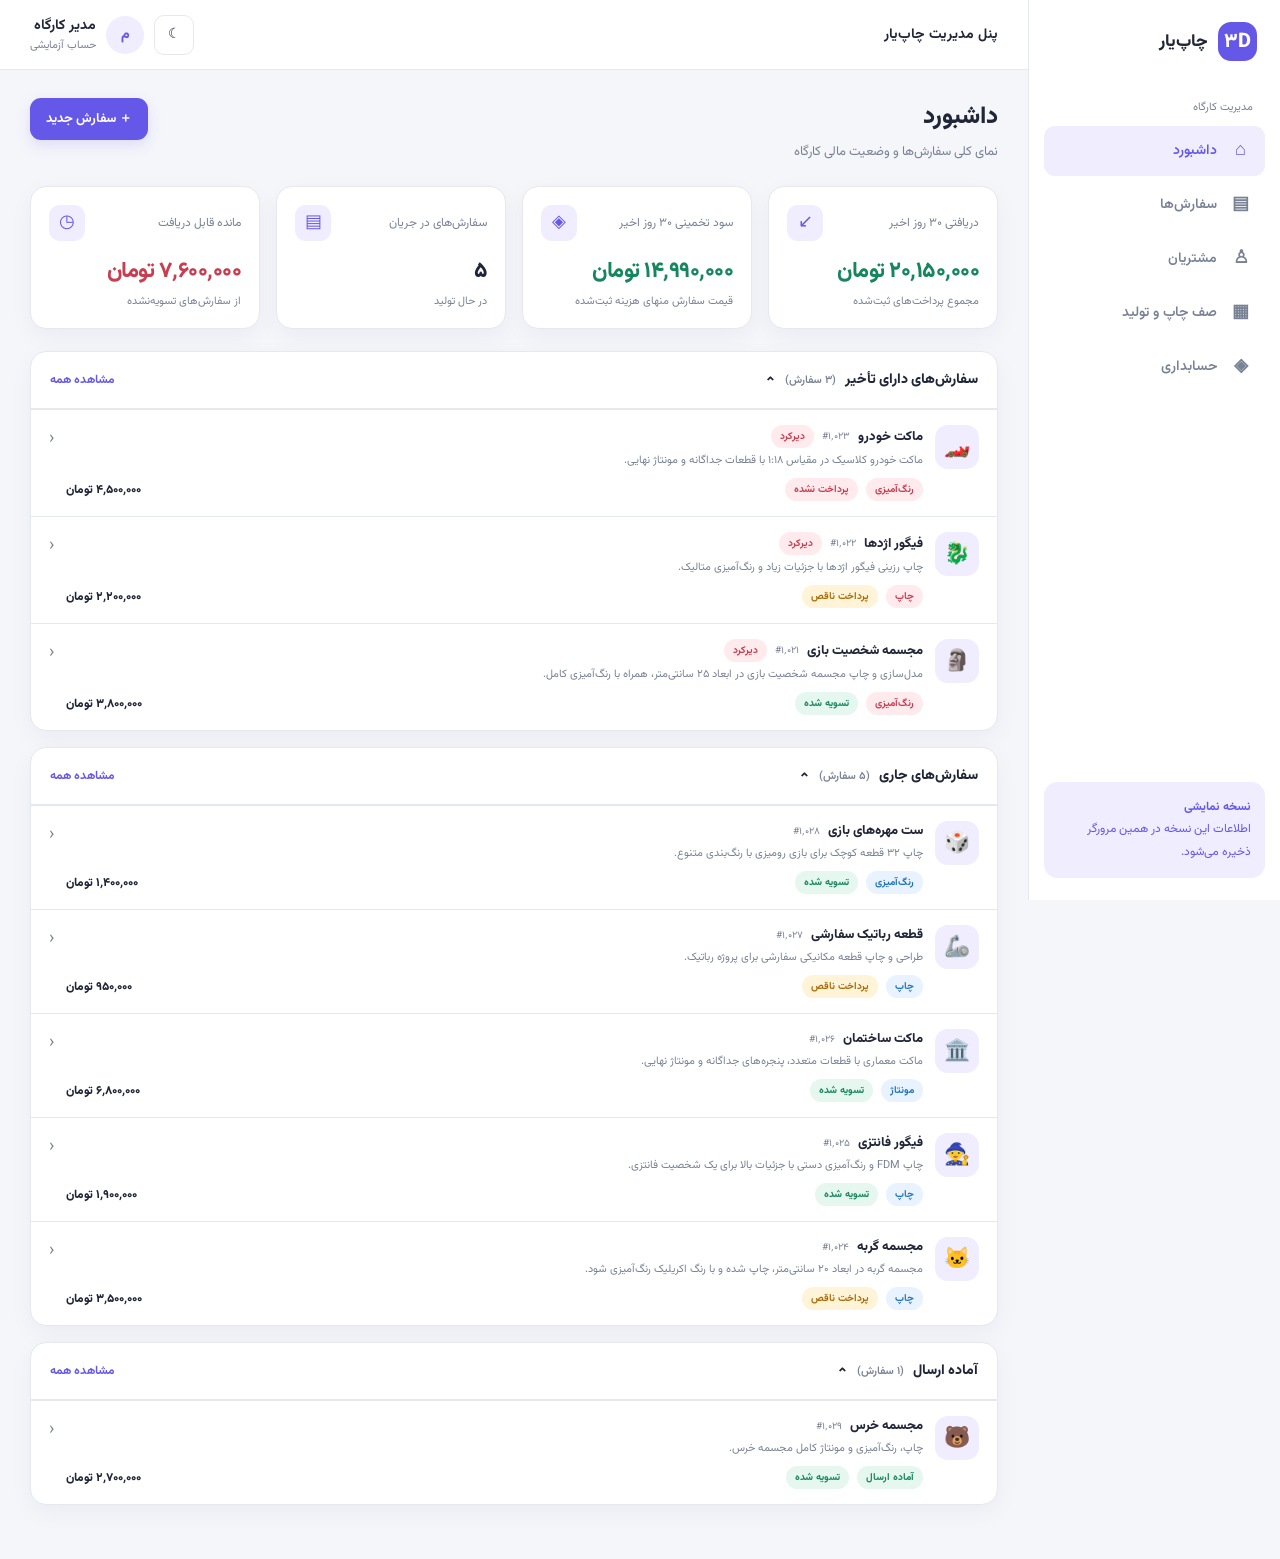
==== index.html @ de1195c4 "AAAA" ====
<!doctype html>
<html lang="fa" dir="rtl">
<head>
<meta charset="utf-8">
<meta name="viewport" content="width=device-width, initial-scale=1, viewport-fit=cover">
<meta name="theme-color" content="#6558e8">
<title>داشبورد چاپ‌یار</title>
<link rel="stylesheet" href="styles.css">
<script>try{document.documentElement.dataset.theme=localStorage.getItem('printyar-theme')||'light'}catch(e){}</script>
</head>
<body data-page="index">
<div id="app"><div style="padding:30px;font-family:Tahoma">در حال بارگذاری…</div></div>
<script src="app.js"></script>
</body>
</html>
---- styles.css ----
@import url('https://fonts.googleapis.com/css2?family=Vazirmatn:wght@400;500;600;700;800&display=swap');
:root{color-scheme:light;--bg:#f5f6fa;--panel:#fff;--ink:#202638;--muted:#788294;--line:#e5e8ef;--primary:#6558e8;--primary-soft:#efedff;--green:#16865e;--green-soft:#e5f7ef;--red:#c83e50;--red-soft:#ffebee;--amber:#a96c08;--amber-soft:#fff3d8;--blue:#2473b8;--blue-soft:#e8f3ff;--shadow:0 8px 24px rgba(25,32,60,.045)}
:root[data-theme="dark"]{color-scheme:dark;--bg:#11141c;--panel:#1b202b;--ink:#edf0f7;--muted:#a0a9ba;--line:#303747;--primary:#a49aff;--primary-soft:#302c4d;--green:#6dd7a9;--green-soft:#203c32;--red:#ff8794;--red-soft:#42252c;--amber:#f3c36d;--amber-soft:#403522;--blue:#84c4ff;--blue-soft:#20364b;--shadow:0 8px 24px rgba(0,0,0,.18)}
*{box-sizing:border-box}html{scroll-behavior:smooth}body{margin:0;background:var(--bg);color:var(--ink);font-family:Vazirmatn,Tahoma,sans-serif;font-size:14px;transition:background .2s,color .2s}button,input,select,textarea{font:inherit}button,a{cursor:pointer}a{color:inherit;text-decoration:none}button{color:inherit}.layout{min-height:100vh}.sidebar{width:252px;background:var(--panel);border-left:1px solid var(--line);padding:22px 15px;position:fixed;right:0;top:0;bottom:0;z-index:30;display:flex;flex-direction:column;transition:transform .2s}.brand{display:flex;align-items:center;gap:10px;padding:0 8px 24px;font-weight:800;font-size:17px}.brand-mark{height:39px;width:39px;border-radius:13px;background:var(--primary);color:#fff;display:grid;place-items:center;font-size:20px}.nav-label{color:var(--muted);font-size:11px;padding:14px 12px 8px}.nav-link{display:flex;align-items:center;gap:12px;padding:11px 13px;border-radius:11px;color:var(--muted);margin:2px 0;font-weight:600}.nav-link:hover,.nav-link.active{background:var(--primary-soft);color:var(--primary)}.nav-ico{width:23px;text-align:center;font-size:18px}.side-bottom{margin-top:auto;background:var(--primary-soft);border-radius:14px;padding:14px;color:var(--primary);font-size:12px;line-height:1.9}.main{margin-right:252px;min-width:0}.topbar{height:70px;background:var(--panel);border-bottom:1px solid var(--line);display:flex;align-items:center;justify-content:space-between;padding:0 30px;position:sticky;top:0;z-index:20}.top-actions{display:flex;align-items:center;gap:10px}.profile{display:flex;align-items:center;gap:10px}.avatar{width:38px;height:38px;border-radius:50%;display:grid;place-items:center;background:var(--primary-soft);color:var(--primary);font-weight:800}.profile small{display:block;color:var(--muted);font-size:11px}.icon-button,.mobile-menu{border:1px solid var(--line);background:var(--panel);border-radius:10px;width:40px;height:40px;display:grid;place-items:center}.mobile-menu{display:none}.content{max-width:1300px;margin:auto;padding:28px 30px 54px}.page-head{display:flex;justify-content:space-between;align-items:flex-start;gap:16px;margin-bottom:24px}.page-head h1{font-size:24px;margin:0 0 6px;font-weight:800}.page-head p{margin:0;color:var(--muted);font-size:13px}.btn{border:0;border-radius:11px;padding:11px 16px;display:inline-flex;align-items:center;justify-content:center;gap:8px;font-weight:700;font-size:13px;white-space:nowrap}.btn-primary{background:var(--primary);color:#fff;box-shadow:0 5px 14px #625cf02b}.btn-light{background:var(--panel);border:1px solid var(--line);color:var(--ink)}.btn-danger{background:var(--red-soft);color:var(--red)}.btn-small{padding:7px 10px;font-size:11px}.grid{display:grid;gap:16px}.stats{grid-template-columns:repeat(4,minmax(0,1fr));margin-bottom:22px}.card,.stat-card{background:var(--panel);border:1px solid var(--line);border-radius:16px;box-shadow:var(--shadow);min-width:0}.stat-card{padding:18px}.stat-top{display:flex;align-items:center;justify-content:space-between;color:var(--muted);font-size:12px;gap:8px}.stat-icon{width:36px;height:36px;border-radius:11px;background:var(--primary-soft);color:var(--primary);display:grid;place-items:center;font-size:18px;flex-shrink:0}.stat-value{font-size:22px;font-weight:800;margin:13px 0 4px;letter-spacing:-.5px;overflow-wrap:anywhere}.stat-foot{font-size:11px;color:var(--muted)}.positive{color:var(--green)}.negative{color:var(--red)}.two-col{grid-template-columns:minmax(0,1.25fr) minmax(290px,1fr)}.section-stack{display:grid;gap:16px}.card-head{display:flex;align-items:center;justify-content:space-between;padding:17px 19px;border-bottom:1px solid var(--line);gap:10px}.card-head h2{font-size:15px;margin:0}.card-head small{color:var(--muted)}.card-body{padding:17px 19px}.link{color:var(--primary);font-weight:700;font-size:12px}.badge{display:inline-flex;align-items:center;gap:5px;padding:4px 9px;border-radius:30px;font-size:10px;font-weight:700;white-space:nowrap}.badge.red{color:var(--red);background:var(--red-soft)}.badge.green{color:var(--green);background:var(--green-soft)}.badge.amber{color:var(--amber);background:var(--amber-soft)}.badge.blue{color:var(--blue);background:var(--blue-soft)}.badge.gray{color:var(--muted);background:var(--line)}.order-list{display:grid}.order-item{padding:15px 18px;border-bottom:1px solid var(--line);display:flex;gap:12px;align-items:flex-start;cursor:pointer;transition:background .15s}.order-item:last-child{border-bottom:0}.order-item:hover{background:var(--primary-soft)}.order-thumb{width:44px;height:44px;border-radius:13px;background:var(--primary-soft);display:grid;place-items:center;font-size:21px;flex-shrink:0}.order-main{min-width:0;flex:1}.order-title-line{display:flex;align-items:center;gap:8px;flex-wrap:wrap}.order-title{font-weight:800;font-size:13px}.order-desc{font-size:11px;color:var(--muted);margin-top:4px;overflow:hidden;text-overflow:ellipsis;white-space:nowrap;max-width:100%}.order-meta{display:flex;align-items:center;gap:8px;flex-wrap:wrap;margin-top:9px}.order-price{font-weight:800;font-size:12px;margin-right:auto;white-space:nowrap}.order-side{display:flex;align-items:center;gap:8px;flex-shrink:0}.arrow{color:var(--muted);font-size:18px}.list-toggle{border:0;background:transparent;display:flex;align-items:center;gap:9px;padding:0;text-align:right;font-weight:800}.list-toggle .count{font-size:11px;color:var(--muted);font-weight:600}.chevron{transition:transform .2s;display:inline-block}.list-toggle[aria-expanded="true"] .chevron{transform:rotate(180deg)}.list-content.collapsed{display:none}.list-content{border-top:1px solid var(--line)}.toolbar{display:flex;align-items:center;gap:10px;flex-wrap:wrap;margin-bottom:18px}.search{flex:1;min-width:180px}.search input{width:100%;border:1px solid var(--line);border-radius:11px;background:var(--panel);color:var(--ink);padding:11px 13px;outline:none}.toolbar select,.field input,.field select,.field textarea{border:1px solid var(--line);border-radius:10px;padding:10px 12px;background:var(--panel);color:var(--ink);outline:none;width:100%}.toolbar select{width:auto;min-width:140px}.progress{height:6px;background:var(--line);border-radius:20px;overflow:hidden;min-width:75px}.progress span{display:block;height:100%;border-radius:20px;background:var(--primary)}.quick-list{display:grid}.quick-item{display:flex;align-items:center;gap:12px;padding:13px 0;border-bottom:1px solid var(--line)}.quick-item:last-child{border-bottom:0}.thumb{width:42px;height:42px;border-radius:12px;background:var(--primary-soft);display:grid;place-items:center;font-size:20px;flex-shrink:0}.quick-info{flex:1;min-width:0}.quick-info strong{font-size:12px;display:block}.quick-info small{color:var(--muted);font-size:11px}.quick-side{text-align:left;font-size:11px;font-weight:700}.queue-row{display:grid;grid-template-columns:32px minmax(120px,1.5fr) minmax(90px,1fr) auto;align-items:center;gap:12px;padding:14px 18px;border-top:1px solid var(--line)}.queue-number{width:30px;height:30px;border-radius:9px;background:var(--primary-soft);color:var(--primary);display:grid;place-items:center;font-weight:800}.queue-name{font-weight:700}.queue-meta{color:var(--muted);font-size:11px}.customer-avatar{width:42px;height:42px;border-radius:13px;background:var(--blue-soft);color:var(--blue);display:grid;place-items:center;font-weight:800;flex-shrink:0}.customer-cell{display:flex;align-items:center;gap:10px}.customer-row{display:flex;align-items:center;gap:12px;padding:14px 18px;border-bottom:1px solid var(--line);cursor:pointer}.customer-row:last-child{border-bottom:0}.customer-row:hover{background:var(--primary-soft)}.customer-main{flex:1;min-width:0}.customer-main strong{display:block;font-size:13px}.customer-main small{color:var(--muted);font-size:11px}.detail-layout{grid-template-columns:minmax(0,1.5fr) minmax(280px,1fr)}.info-grid{display:grid;grid-template-columns:1fr 1fr;gap:12px}.info-box{padding:13px;background:var(--bg);border-radius:11px;min-width:0}.info-box small{display:block;color:var(--muted);font-size:11px;margin-bottom:4px}.info-box strong{font-size:13px;overflow-wrap:anywhere}.description{line-height:2;color:var(--muted)}.pipeline{display:grid;gap:0}.stage{display:flex;gap:12px;position:relative;padding-bottom:19px}.stage:not(:last-child):after{content:'';position:absolute;right:14px;top:30px;height:calc(100% - 18px);width:2px;background:var(--line)}.stage.done:after{background:var(--green)}.stage-dot{z-index:1;flex-shrink:0;width:30px;height:30px;border-radius:50%;background:var(--line);color:var(--muted);display:grid;place-items:center;font-size:12px}.stage.done .stage-dot{background:var(--green);color:#fff}.stage.current .stage-dot{background:var(--primary);color:#fff;box-shadow:0 0 0 4px var(--primary-soft)}.stage strong{font-size:12px}.stage small{display:block;color:var(--muted);font-size:11px;margin-top:3px;line-height:1.8}.stage.current small{color:var(--primary)}.field-grid{display:grid;grid-template-columns:1fr 1fr;gap:14px}.field{display:grid;gap:6px;min-width:0}.field label{font-size:12px;font-weight:700}.field.full{grid-column:1/-1}.field textarea{min-height:90px;resize:vertical}.form-actions{display:flex;gap:10px;justify-content:flex-start;margin-top:20px;flex-wrap:wrap}.money-row{display:flex;justify-content:space-between;gap:12px;padding:12px 0;border-bottom:1px solid var(--line);font-size:12px}.money-row:last-child{border:0}.money-row strong{font-size:13px}.money-total{background:var(--primary-soft);padding:16px;border-radius:12px;margin-top:12px;display:flex;justify-content:space-between;gap:12px;font-weight:800;color:var(--primary)}.chart{height:190px;display:flex;align-items:flex-end;gap:12px;padding:18px 4px 0;border-bottom:1px solid var(--line)}.bar-col{flex:1;height:100%;display:flex;flex-direction:column;justify-content:flex-end;align-items:center;gap:8px}.bar{width:min(34px,70%);background:var(--primary-soft);border-radius:7px 7px 2px 2px;min-height:8px}.bar.current{background:var(--primary)}.bar-label{font-size:10px;color:var(--muted)}.modal-backdrop{display:none;position:fixed;inset:0;background:#101522aa;z-index:100;align-items:flex-end;justify-content:center;padding:18px}.modal-backdrop.show{display:flex}.modal{width:min(650px,100%);max-height:92vh;overflow:auto;background:var(--panel);border:1px solid var(--line);border-radius:18px;box-shadow:0 25px 70px #10132833}.modal-head{display:flex;justify-content:space-between;align-items:center;gap:12px;padding:18px 20px;border-bottom:1px solid var(--line);position:sticky;top:0;background:var(--panel);z-index:2}.modal-head h2{margin:0;font-size:16px}.modal-content{padding:20px}.close-modal{border:0;background:var(--bg);border-radius:9px;width:36px;height:36px;font-size:20px}.toast{position:fixed;bottom:24px;left:24px;background:var(--ink);color:var(--panel);padding:12px 18px;border-radius:12px;box-shadow:var(--shadow);z-index:200;display:none;max-width:calc(100vw - 32px)}.toast.show{display:block}.empty{text-align:center;padding:28px 15px;color:var(--muted);font-size:12px}.muted{color:var(--muted)}.mobile-overlay{display:none}
@media(min-width:761px){.modal-backdrop{align-items:center}}
@media(max-width:1100px){.stats{grid-template-columns:repeat(2,minmax(0,1fr))}.two-col,.detail-layout{grid-template-columns:1fr}.content{padding:24px 20px 40px}}
@media(max-width:760px){.sidebar{transform:translateX(110%);width:270px;box-shadow:0 0 0 100vmax #14192a66}.sidebar.open{transform:translateX(0)}.main{margin-right:0}.topbar{padding:0 13px;height:62px}.mobile-menu{display:grid}.profile .profile-text{display:none}.content{padding:19px 12px 34px}.page-head h1{font-size:21px}.page-head{align-items:center;margin-bottom:18px}.stats{gap:10px}.stat-card{padding:13px}.stat-value{font-size:18px}.stat-top{font-size:11px}.card-head,.card-body{padding:14px}.order-item{padding:13px 12px;gap:9px}.order-thumb{width:38px;height:38px;font-size:18px}.order-title{font-size:12px}.order-desc{max-width:calc(100vw - 100px)}.order-meta{gap:6px}.order-price{font-size:11px}.queue-row{grid-template-columns:30px 1fr auto;gap:9px}.queue-hide{display:none}.field-grid{grid-template-columns:1fr}.field.full{grid-column:auto}.info-grid{grid-template-columns:1fr 1fr}.modal-backdrop{padding:0;align-items:flex-end}.modal{border-radius:20px 20px 0 0;max-height:94dvh;width:100%;border-bottom:0}.modal-content{padding:16px}.modal-head{padding:15px 16px}.side-bottom{display:none}.toolbar select{flex:1;min-width:120px}.toolbar .search{min-width:100%}.page-head .btn{padding:10px 12px;font-size:12px}}
@media(max-width:390px){.stats{grid-template-columns:1fr 1fr}.stat-value{font-size:16px}.stat-top{font-size:10px}.info-grid{grid-template-columns:1fr}.page-head .btn{padding:9px;font-size:11px}.order-meta .badge{font-size:9px;padding:4px 7px}.top-actions{gap:6px}}
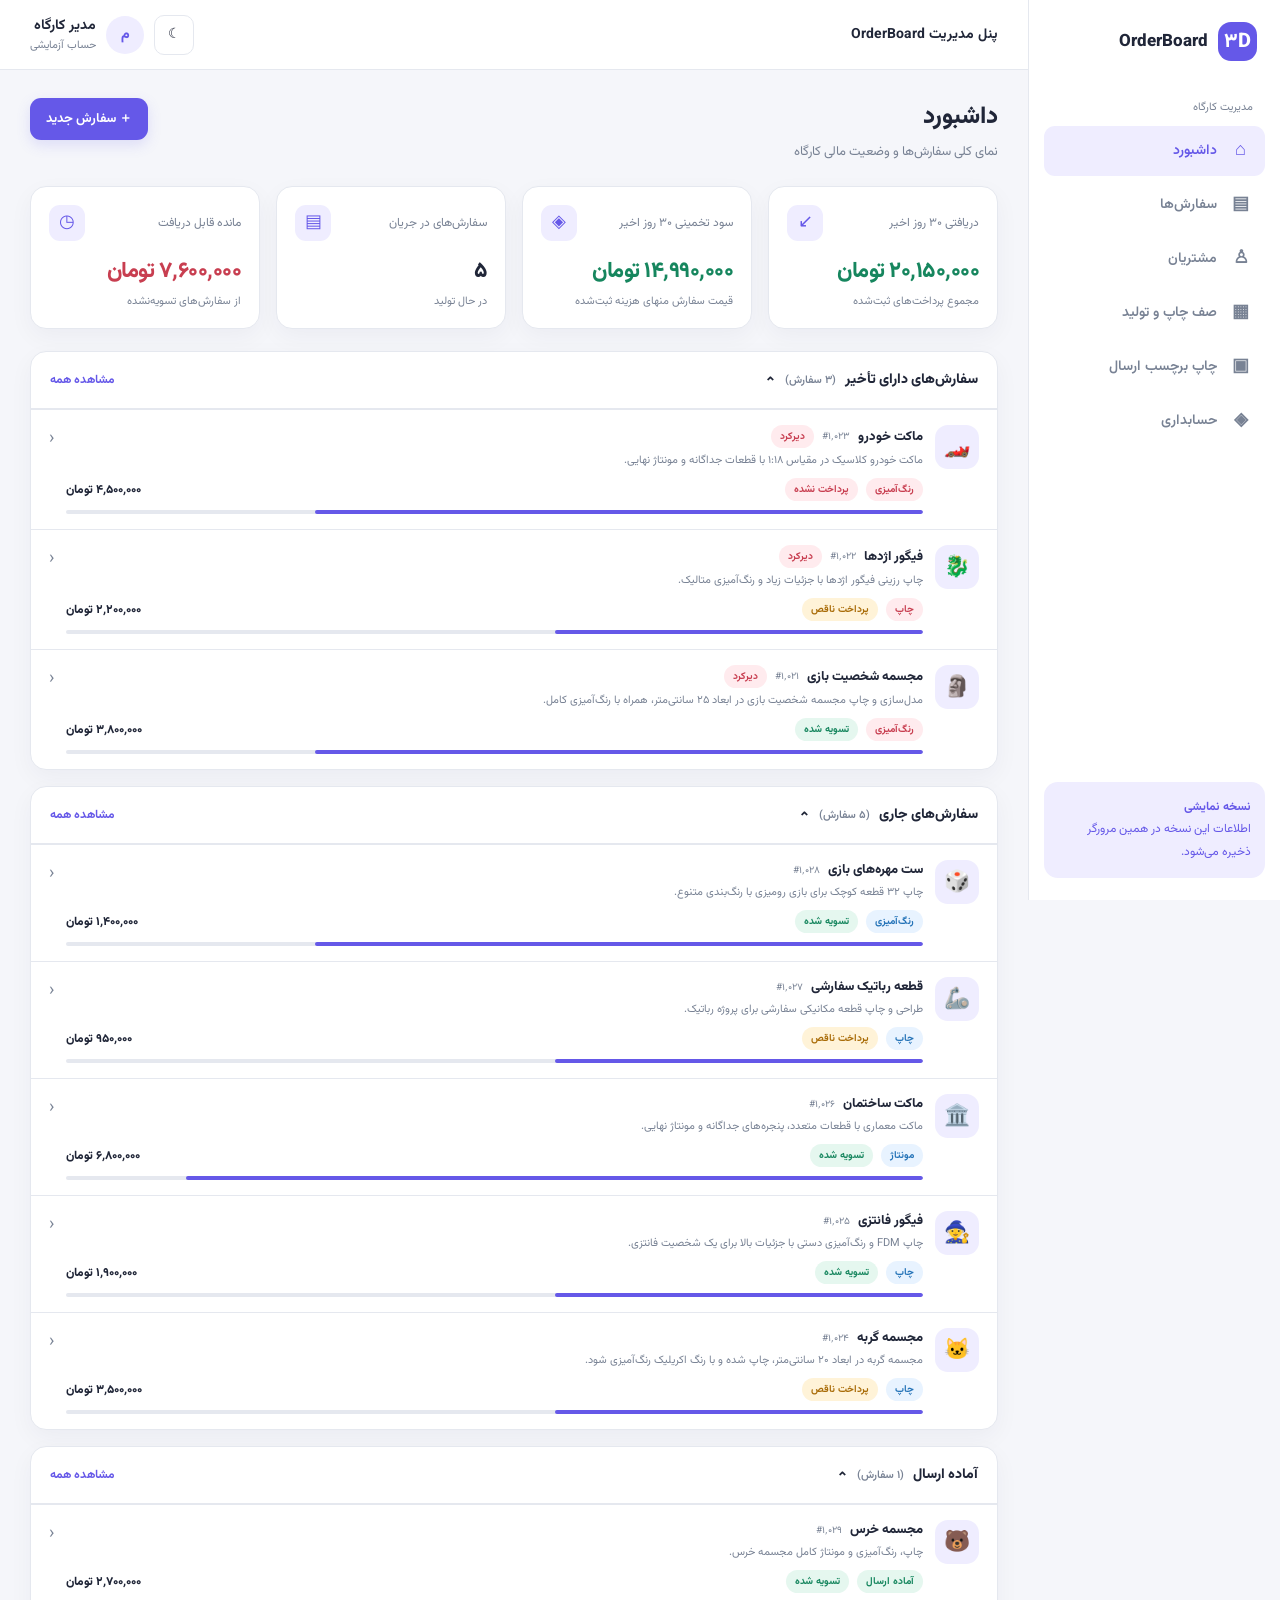
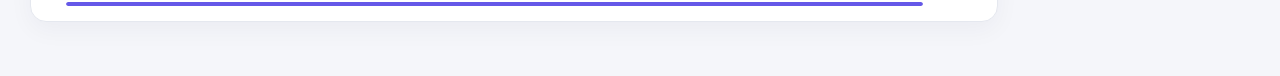
==== commit da70fd68: "bagh baghoo" ====
--- a/index.html
+++ b/index.html
@@ -4,7 +4,7 @@
 <meta charset="utf-8">
 <meta name="viewport" content="width=device-width, initial-scale=1, viewport-fit=cover">
 <meta name="theme-color" content="#6558e8">
-<title>داشبورد چاپ‌یار</title>
+<title>داشبورد OrderBoard</title>
 <link rel="stylesheet" href="styles.css">
 <script>try{document.documentElement.dataset.theme=localStorage.getItem('printyar-theme')||'light'}catch(e){}</script>
 </head>
--- a/styles.css
+++ b/styles.css
@@ -4,5 +4,65 @@
 *{box-sizing:border-box}html{scroll-behavior:smooth}body{margin:0;background:var(--bg);color:var(--ink);font-family:Vazirmatn,Tahoma,sans-serif;font-size:14px;transition:background .2s,color .2s}button,input,select,textarea{font:inherit}button,a{cursor:pointer}a{color:inherit;text-decoration:none}button{color:inherit}.layout{min-height:100vh}.sidebar{width:252px;background:var(--panel);border-left:1px solid var(--line);padding:22px 15px;position:fixed;right:0;top:0;bottom:0;z-index:30;display:flex;flex-direction:column;transition:transform .2s}.brand{display:flex;align-items:center;gap:10px;padding:0 8px 24px;font-weight:800;font-size:17px}.brand-mark{height:39px;width:39px;border-radius:13px;background:var(--primary);color:#fff;display:grid;place-items:center;font-size:20px}.nav-label{color:var(--muted);font-size:11px;padding:14px 12px 8px}.nav-link{display:flex;align-items:center;gap:12px;padding:11px 13px;border-radius:11px;color:var(--muted);margin:2px 0;font-weight:600}.nav-link:hover,.nav-link.active{background:var(--primary-soft);color:var(--primary)}.nav-ico{width:23px;text-align:center;font-size:18px}.side-bottom{margin-top:auto;background:var(--primary-soft);border-radius:14px;padding:14px;color:var(--primary);font-size:12px;line-height:1.9}.main{margin-right:252px;min-width:0}.topbar{height:70px;background:var(--panel);border-bottom:1px solid var(--line);display:flex;align-items:center;justify-content:space-between;padding:0 30px;position:sticky;top:0;z-index:20}.top-actions{display:flex;align-items:center;gap:10px}.profile{display:flex;align-items:center;gap:10px}.avatar{width:38px;height:38px;border-radius:50%;display:grid;place-items:center;background:var(--primary-soft);color:var(--primary);font-weight:800}.profile small{display:block;color:var(--muted);font-size:11px}.icon-button,.mobile-menu{border:1px solid var(--line);background:var(--panel);border-radius:10px;width:40px;height:40px;display:grid;place-items:center}.mobile-menu{display:none}.content{max-width:1300px;margin:auto;padding:28px 30px 54px}.page-head{display:flex;justify-content:space-between;align-items:flex-start;gap:16px;margin-bottom:24px}.page-head h1{font-size:24px;margin:0 0 6px;font-weight:800}.page-head p{margin:0;color:var(--muted);font-size:13px}.btn{border:0;border-radius:11px;padding:11px 16px;display:inline-flex;align-items:center;justify-content:center;gap:8px;font-weight:700;font-size:13px;white-space:nowrap}.btn-primary{background:var(--primary);color:#fff;box-shadow:0 5px 14px #625cf02b}.btn-light{background:var(--panel);border:1px solid var(--line);color:var(--ink)}.btn-danger{background:var(--red-soft);color:var(--red)}.btn-small{padding:7px 10px;font-size:11px}.grid{display:grid;gap:16px}.stats{grid-template-columns:repeat(4,minmax(0,1fr));margin-bottom:22px}.card,.stat-card{background:var(--panel);border:1px solid var(--line);border-radius:16px;box-shadow:var(--shadow);min-width:0}.stat-card{padding:18px}.stat-top{display:flex;align-items:center;justify-content:space-between;color:var(--muted);font-size:12px;gap:8px}.stat-icon{width:36px;height:36px;border-radius:11px;background:var(--primary-soft);color:var(--primary);display:grid;place-items:center;font-size:18px;flex-shrink:0}.stat-value{font-size:22px;font-weight:800;margin:13px 0 4px;letter-spacing:-.5px;overflow-wrap:anywhere}.stat-foot{font-size:11px;color:var(--muted)}.positive{color:var(--green)}.negative{color:var(--red)}.two-col{grid-template-columns:minmax(0,1.25fr) minmax(290px,1fr)}.section-stack{display:grid;gap:16px}.card-head{display:flex;align-items:center;justify-content:space-between;padding:17px 19px;border-bottom:1px solid var(--line);gap:10px}.card-head h2{font-size:15px;margin:0}.card-head small{color:var(--muted)}.card-body{padding:17px 19px}.link{color:var(--primary);font-weight:700;font-size:12px}.badge{display:inline-flex;align-items:center;gap:5px;padding:4px 9px;border-radius:30px;font-size:10px;font-weight:700;white-space:nowrap}.badge.red{color:var(--red);background:var(--red-soft)}.badge.green{color:var(--green);background:var(--green-soft)}.badge.amber{color:var(--amber);background:var(--amber-soft)}.badge.blue{color:var(--blue);background:var(--blue-soft)}.badge.gray{color:var(--muted);background:var(--line)}.order-list{display:grid}.order-item{padding:15px 18px;border-bottom:1px solid var(--line);display:flex;gap:12px;align-items:flex-start;cursor:pointer;transition:background .15s}.order-item:last-child{border-bottom:0}.order-item:hover{background:var(--primary-soft)}.order-thumb{width:44px;height:44px;border-radius:13px;background:var(--primary-soft);display:grid;place-items:center;font-size:21px;flex-shrink:0}.order-main{min-width:0;flex:1}.order-title-line{display:flex;align-items:center;gap:8px;flex-wrap:wrap}.order-title{font-weight:800;font-size:13px}.order-desc{font-size:11px;color:var(--muted);margin-top:4px;overflow:hidden;text-overflow:ellipsis;white-space:nowrap;max-width:100%}.order-meta{display:flex;align-items:center;gap:8px;flex-wrap:wrap;margin-top:9px}.order-price{font-weight:800;font-size:12px;margin-right:auto;white-space:nowrap}.order-side{display:flex;align-items:center;gap:8px;flex-shrink:0}.arrow{color:var(--muted);font-size:18px}.list-toggle{border:0;background:transparent;display:flex;align-items:center;gap:9px;padding:0;text-align:right;font-weight:800}.list-toggle .count{font-size:11px;color:var(--muted);font-weight:600}.chevron{transition:transform .2s;display:inline-block}.list-toggle[aria-expanded="true"] .chevron{transform:rotate(180deg)}.list-content.collapsed{display:none}.list-content{border-top:1px solid var(--line)}.toolbar{display:flex;align-items:center;gap:10px;flex-wrap:wrap;margin-bottom:18px}.search{flex:1;min-width:180px}.search input{width:100%;border:1px solid var(--line);border-radius:11px;background:var(--panel);color:var(--ink);padding:11px 13px;outline:none}.toolbar select,.field input,.field select,.field textarea{border:1px solid var(--line);border-radius:10px;padding:10px 12px;background:var(--panel);color:var(--ink);outline:none;width:100%}.toolbar select{width:auto;min-width:140px}.progress{height:6px;background:var(--line);border-radius:20px;overflow:hidden;min-width:75px}.progress span{display:block;height:100%;border-radius:20px;background:var(--primary)}.quick-list{display:grid}.quick-item{display:flex;align-items:center;gap:12px;padding:13px 0;border-bottom:1px solid var(--line)}.quick-item:last-child{border-bottom:0}.thumb{width:42px;height:42px;border-radius:12px;background:var(--primary-soft);display:grid;place-items:center;font-size:20px;flex-shrink:0}.quick-info{flex:1;min-width:0}.quick-info strong{font-size:12px;display:block}.quick-info small{color:var(--muted);font-size:11px}.quick-side{text-align:left;font-size:11px;font-weight:700}.queue-row{display:grid;grid-template-columns:32px minmax(120px,1.5fr) minmax(90px,1fr) auto;align-items:center;gap:12px;padding:14px 18px;border-top:1px solid var(--line)}.queue-number{width:30px;height:30px;border-radius:9px;background:var(--primary-soft);color:var(--primary);display:grid;place-items:center;font-weight:800}.queue-name{font-weight:700}.queue-meta{color:var(--muted);font-size:11px}.customer-avatar{width:42px;height:42px;border-radius:13px;background:var(--blue-soft);color:var(--blue);display:grid;place-items:center;font-weight:800;flex-shrink:0}.customer-cell{display:flex;align-items:center;gap:10px}.customer-row{display:flex;align-items:center;gap:12px;padding:14px 18px;border-bottom:1px solid var(--line);cursor:pointer}.customer-row:last-child{border-bottom:0}.customer-row:hover{background:var(--primary-soft)}.customer-main{flex:1;min-width:0}.customer-main strong{display:block;font-size:13px}.customer-main small{color:var(--muted);font-size:11px}.detail-layout{grid-template-columns:minmax(0,1.5fr) minmax(280px,1fr)}.info-grid{display:grid;grid-template-columns:1fr 1fr;gap:12px}.info-box{padding:13px;background:var(--bg);border-radius:11px;min-width:0}.info-box small{display:block;color:var(--muted);font-size:11px;margin-bottom:4px}.info-box strong{font-size:13px;overflow-wrap:anywhere}.description{line-height:2;color:var(--muted)}.pipeline{display:grid;gap:0}.stage{display:flex;gap:12px;position:relative;padding-bottom:19px}.stage:not(:last-child):after{content:'';position:absolute;right:14px;top:30px;height:calc(100% - 18px);width:2px;background:var(--line)}.stage.done:after{background:var(--green)}.stage-dot{z-index:1;flex-shrink:0;width:30px;height:30px;border-radius:50%;background:var(--line);color:var(--muted);display:grid;place-items:center;font-size:12px}.stage.done .stage-dot{background:var(--green);color:#fff}.stage.current .stage-dot{background:var(--primary);color:#fff;box-shadow:0 0 0 4px var(--primary-soft)}.stage strong{font-size:12px}.stage small{display:block;color:var(--muted);font-size:11px;margin-top:3px;line-height:1.8}.stage.current small{color:var(--primary)}.field-grid{display:grid;grid-template-columns:1fr 1fr;gap:14px}.field{display:grid;gap:6px;min-width:0}.field label{font-size:12px;font-weight:700}.field.full{grid-column:1/-1}.field textarea{min-height:90px;resize:vertical}.form-actions{display:flex;gap:10px;justify-content:flex-start;margin-top:20px;flex-wrap:wrap}.money-row{display:flex;justify-content:space-between;gap:12px;padding:12px 0;border-bottom:1px solid var(--line);font-size:12px}.money-row:last-child{border:0}.money-row strong{font-size:13px}.money-total{background:var(--primary-soft);padding:16px;border-radius:12px;margin-top:12px;display:flex;justify-content:space-between;gap:12px;font-weight:800;color:var(--primary)}.chart{height:190px;display:flex;align-items:flex-end;gap:12px;padding:18px 4px 0;border-bottom:1px solid var(--line)}.bar-col{flex:1;height:100%;display:flex;flex-direction:column;justify-content:flex-end;align-items:center;gap:8px}.bar{width:min(34px,70%);background:var(--primary-soft);border-radius:7px 7px 2px 2px;min-height:8px}.bar.current{background:var(--primary)}.bar-label{font-size:10px;color:var(--muted)}.modal-backdrop{display:none;position:fixed;inset:0;background:#101522aa;z-index:100;align-items:flex-end;justify-content:center;padding:18px}.modal-backdrop.show{display:flex}.modal{width:min(650px,100%);max-height:92vh;overflow:auto;background:var(--panel);border:1px solid var(--line);border-radius:18px;box-shadow:0 25px 70px #10132833}.modal-head{display:flex;justify-content:space-between;align-items:center;gap:12px;padding:18px 20px;border-bottom:1px solid var(--line);position:sticky;top:0;background:var(--panel);z-index:2}.modal-head h2{margin:0;font-size:16px}.modal-content{padding:20px}.close-modal{border:0;background:var(--bg);border-radius:9px;width:36px;height:36px;font-size:20px}.toast{position:fixed;bottom:24px;left:24px;background:var(--ink);color:var(--panel);padding:12px 18px;border-radius:12px;box-shadow:var(--shadow);z-index:200;display:none;max-width:calc(100vw - 32px)}.toast.show{display:block}.empty{text-align:center;padding:28px 15px;color:var(--muted);font-size:12px}.muted{color:var(--muted)}.mobile-overlay{display:none}
 @media(min-width:761px){.modal-backdrop{align-items:center}}
 @media(max-width:1100px){.stats{grid-template-columns:repeat(2,minmax(0,1fr))}.two-col,.detail-layout{grid-template-columns:1fr}.content{padding:24px 20px 40px}}
-@media(max-width:760px){.sidebar{transform:translateX(110%);width:270px;box-shadow:0 0 0 100vmax #14192a66}.sidebar.open{transform:translateX(0)}.main{margin-right:0}.topbar{padding:0 13px;height:62px}.mobile-menu{display:grid}.profile .profile-text{display:none}.content{padding:19px 12px 34px}.page-head h1{font-size:21px}.page-head{align-items:center;margin-bottom:18px}.stats{gap:10px}.stat-card{padding:13px}.stat-value{font-size:18px}.stat-top{font-size:11px}.card-head,.card-body{padding:14px}.order-item{padding:13px 12px;gap:9px}.order-thumb{width:38px;height:38px;font-size:18px}.order-title{font-size:12px}.order-desc{max-width:calc(100vw - 100px)}.order-meta{gap:6px}.order-price{font-size:11px}.queue-row{grid-template-columns:30px 1fr auto;gap:9px}.queue-hide{display:none}.field-grid{grid-template-columns:1fr}.field.full{grid-column:auto}.info-grid{grid-template-columns:1fr 1fr}.modal-backdrop{padding:0;align-items:flex-end}.modal{border-radius:20px 20px 0 0;max-height:94dvh;width:100%;border-bottom:0}.modal-content{padding:16px}.modal-head{padding:15px 16px}.side-bottom{display:none}.toolbar select{flex:1;min-width:120px}.toolbar .search{min-width:100%}.page-head .btn{padding:10px 12px;font-size:12px}}
+@media(max-width:760px){.sidebar{transform:translateX(110%);width:270px;box-shadow:none}.sidebar.open{transform:translateX(0)}.main{margin-right:0}.topbar{padding:0 13px;height:62px}.mobile-menu{display:grid}.profile .profile-text{display:none}.content{padding:19px 12px 34px}.page-head h1{font-size:21px}.page-head{align-items:center;margin-bottom:18px}.stats{gap:10px}.stat-card{padding:13px}.stat-value{font-size:18px}.stat-top{font-size:11px}.card-head,.card-body{padding:14px}.order-item{padding:13px 12px;gap:9px}.order-thumb{width:38px;height:38px;font-size:18px}.order-title{font-size:12px}.order-desc{max-width:calc(100vw - 100px)}.order-meta{gap:6px}.order-price{font-size:11px}.queue-row{grid-template-columns:30px 1fr auto;gap:9px}.queue-hide{display:none}.field-grid{grid-template-columns:1fr}.field.full{grid-column:auto}.info-grid{grid-template-columns:1fr 1fr}.modal-backdrop{padding:0;align-items:flex-end}.modal{border-radius:20px 20px 0 0;max-height:94dvh;width:100%;border-bottom:0}.modal-content{padding:16px}.modal-head{padding:15px 16px}.side-bottom{display:none}.toolbar select{flex:1;min-width:120px}.toolbar .search{min-width:100%}.page-head .btn{padding:10px 12px;font-size:12px}}
 @media(max-width:390px){.stats{grid-template-columns:1fr 1fr}.stat-value{font-size:16px}.stat-top{font-size:10px}.info-grid{grid-template-columns:1fr}.page-head .btn{padding:9px;font-size:11px}.order-meta .badge{font-size:9px;padding:4px 7px}.top-actions{gap:6px}}
+
+/* OrderBoard updates */
+.order-progress{height:4px;min-width:0;width:100%;margin-top:9px;background:var(--line)}
+.order-progress span{background:var(--primary)}
+.sidebar.open{box-shadow:0 0 0 100vmax #14192a66}
+.shipping-layout{grid-template-columns:minmax(280px,.85fr) minmax(0,1.15fr);margin-bottom:16px;align-items:start}
+.label-picker{max-height:420px;overflow:auto;border:1px solid var(--line);border-radius:12px}
+.label-order-choice{display:flex;align-items:center;gap:10px;padding:11px 12px;border-bottom:1px solid var(--line);cursor:pointer}
+.label-order-choice:last-child{border-bottom:0}
+.label-order-choice:hover{background:var(--primary-soft)}
+.label-order-choice input{width:17px;height:17px;accent-color:var(--primary);flex-shrink:0}
+.label-order-main{min-width:0;flex:1}
+.label-order-main strong,.label-order-main small{display:block}
+.label-order-main strong{font-size:12px}
+.label-order-main small{font-size:10px;color:var(--muted);margin-top:3px}
+.label-order-price{font-size:10px;font-weight:700;white-space:nowrap}
+.preview-section .card-body{background:var(--bg)}
+.a4-preview{display:grid;gap:24px;justify-items:center}
+.a4-page{width:min(100%,680px);aspect-ratio:210/297;background:#fff;color:#172033;box-shadow:0 3px 18px #10152222;border:1px solid #dfe3eb;padding:3.5%;display:flex;flex-direction:column;gap:2%;font-family:Vazirmatn,Tahoma,sans-serif;overflow:hidden}
+.a4-page-top,.a4-page-bottom{display:flex;justify-content:space-between;align-items:center;color:#788294;font-size:clamp(7px,.95vw,10px);flex-shrink:0}
+.a4-page-top{border-bottom:1px solid #e5e7eb;padding-bottom:1.2%}
+.a4-page-bottom{border-top:1px solid #e5e7eb;padding-top:1.2%}
+.label-grid{display:grid;grid-template-columns:1fr 1fr;grid-template-rows:repeat(var(--rows),minmax(0,1fr));gap:2.5%;flex:1;min-height:0}
+.label-grid.per-2{--rows:1;grid-template-columns:1fr;grid-template-rows:repeat(2,minmax(0,1fr));gap:3%}
+.label-grid.per-4{--rows:2}
+.label-grid.per-6{--rows:3}
+.label-grid.per-8{--rows:4;gap:1.5%}
+.shipping-label{border:1.5px solid #454b57;border-radius:2px;display:flex;flex-direction:column;min-height:0;overflow:hidden;color:#172033;background:#fff;break-inside:avoid}
+.label-sender,.label-receiver{display:flex;flex-direction:column;gap:3px;padding:4% 5%;min-height:0;overflow:hidden}
+.label-sender{border-bottom:1.5px solid #454b57;flex:0 0 35%}
+.label-receiver{flex:1}
+.label-caption{font-size:clamp(7px,1vw,10px);color:#606a7a;font-weight:600}
+.shipping-label strong{font-size:clamp(9px,1.4vw,14px);line-height:1.55;overflow-wrap:anywhere}
+.shipping-label span{font-size:clamp(8px,1.1vw,11px);line-height:1.65;overflow-wrap:anywhere}
+.receiver-address{display:-webkit-box;-webkit-line-clamp:3;-webkit-box-orient:vertical;overflow:hidden}
+.label-blank{border:1px dashed #d8dce3}
+.preview-empty{background:#fff;border:1px dashed var(--line);border-radius:12px}
+@media(max-width:900px){.shipping-layout{grid-template-columns:1fr}.a4-page{width:100%}}
+@media(max-width:760px){.sidebar.open{box-shadow:0 0 0 100vmax #14192a66}.shipping-layout{gap:13px}.label-picker{max-height:350px}.a4-page{padding:3%;gap:1.6%}.label-grid{gap:1.5%}.label-sender,.label-receiver{padding:3% 4%;gap:2px}.shipping-label strong{font-size:clamp(8px,2vw,13px)}.shipping-label span{font-size:clamp(7px,1.7vw,10px)}.a4-page-top,.a4-page-bottom{font-size:8px}}
+@media print{
+ @page{size:A4 portrait;margin:0}
+ body{background:#fff!important;color:#000!important}
+ body *{visibility:hidden!important}
+ #a4Preview,#a4Preview *{visibility:visible!important}
+ #a4Preview{display:block!important;margin:0!important;padding:0!important;background:#fff!important}
+ .a4-page{width:210mm!important;height:297mm!important;aspect-ratio:auto!important;max-width:none!important;margin:0!important;padding:8mm!important;box-shadow:none!important;border:0!important;page-break-after:always;break-after:page;gap:4mm!important}
+ .a4-page:last-child{page-break-after:auto;break-after:auto}
+ .a4-page-top,.a4-page-bottom{font-size:8pt!important}
+ .label-grid{gap:4mm!important}
+ .label-grid.per-2{grid-template-columns:1fr!important;grid-template-rows:repeat(2,minmax(0,1fr))!important}
+ .label-grid.per-4{grid-template-columns:1fr 1fr!important;grid-template-rows:repeat(2,minmax(0,1fr))!important}
+ .label-grid.per-6{grid-template-columns:1fr 1fr!important;grid-template-rows:repeat(3,minmax(0,1fr))!important}
+ .label-grid.per-8{grid-template-columns:1fr 1fr!important;grid-template-rows:repeat(4,minmax(0,1fr))!important}
+ .shipping-label{border:1.5px solid #222!important;border-radius:0!important;color:#111!important}
+ .label-sender{border-bottom:1.5px solid #222!important}
+ .label-caption{font-size:8pt!important}
+ .shipping-label strong{font-size:11pt!important}
+ .shipping-label span{font-size:9pt!important}
+ .label-blank{border:1px dashed #ddd!important}
+}
